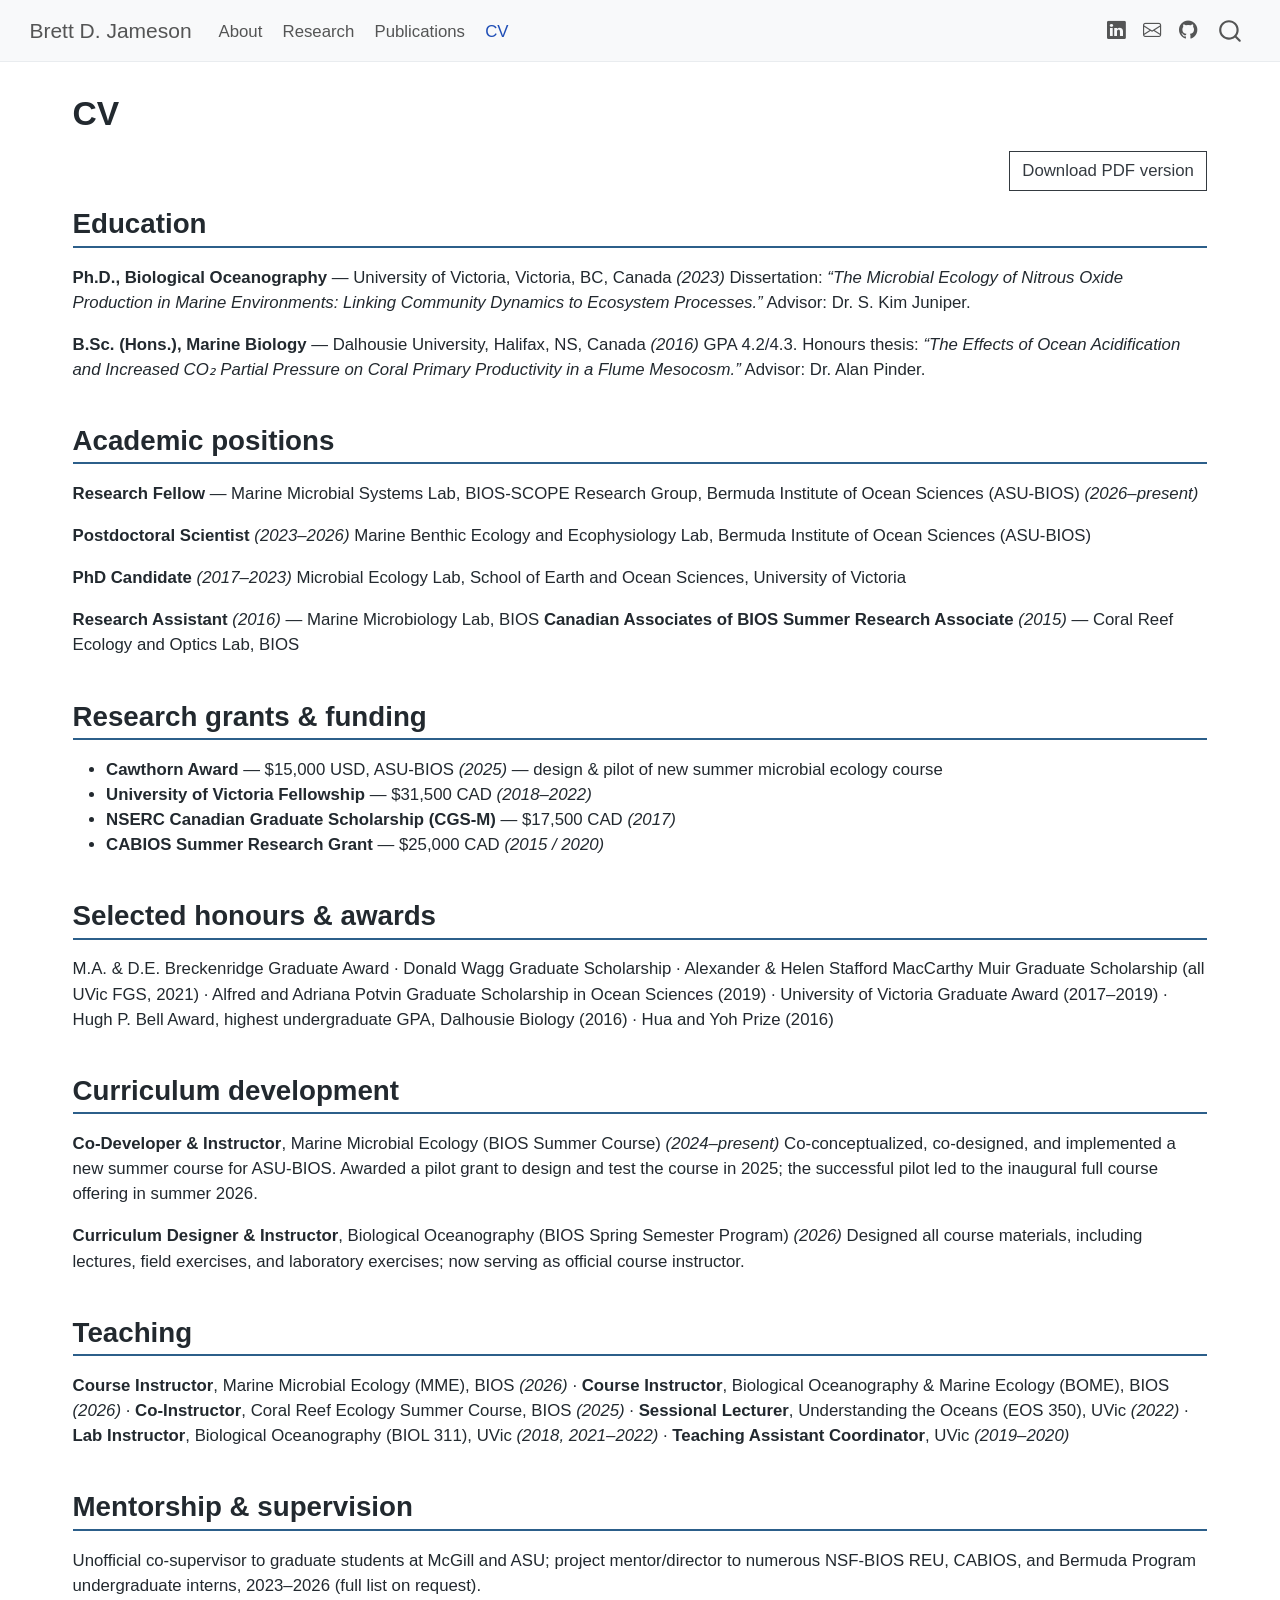
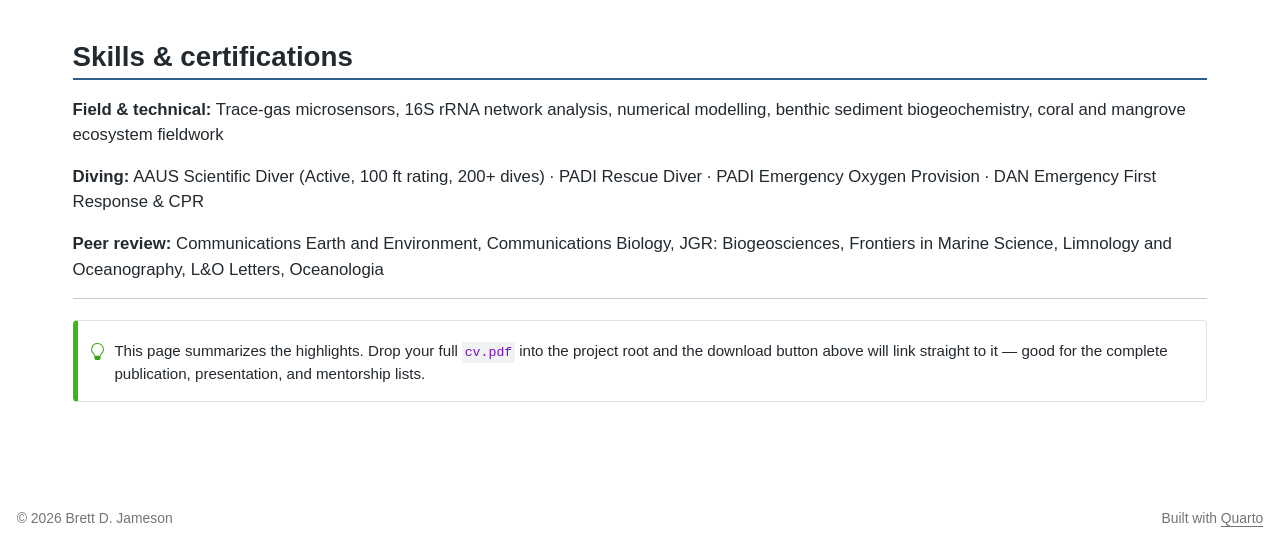
==== cv.html @ 3515a961 "deploy: 37ced6ca93794e2583372207a761da9b4c13609e" ====
<!DOCTYPE html>
<html xmlns="http://www.w3.org/1999/xhtml" lang="en" xml:lang="en"><head>

<meta charset="utf-8">
<meta name="generator" content="quarto-1.9.38">

<meta name="viewport" content="width=device-width, initial-scale=1.0, user-scalable=yes">


<title>CV – Brett D. Jameson</title>
<style>
/* Default styles provided by pandoc.
** See https://pandoc.org/MANUAL.html#variables-for-html for config info.
*/
code{white-space: pre-wrap;}
span.smallcaps{font-variant: small-caps;}
div.columns{display: flex; gap: min(4vw, 1.5em);}
div.column{flex: auto; overflow-x: auto;}
div.hanging-indent{margin-left: 1.5em; text-indent: -1.5em;}
ul.task-list{list-style: none;}
ul.task-list li input[type="checkbox"] {
  width: 0.8em;
  margin: 0 0.8em 0.2em -1em; /* quarto-specific, see https://github.com/quarto-dev/quarto-cli/issues/4556 */ 
  vertical-align: middle;
}
</style>


<script src="site_libs/quarto-nav/quarto-nav.js"></script>
<script src="site_libs/quarto-nav/headroom.min.js"></script>
<script src="site_libs/clipboard/clipboard.min.js"></script>
<script src="site_libs/quarto-search/autocomplete.umd.js"></script>
<script src="site_libs/quarto-search/fuse.min.js"></script>
<script src="site_libs/quarto-search/quarto-search.js"></script>
<meta name="quarto:offset" content="./">
<script src="site_libs/quarto-html/quarto.js" type="module"></script>
<script src="site_libs/quarto-html/tabsets/tabsets.js" type="module"></script>
<script src="site_libs/quarto-html/popper.min.js"></script>
<script src="site_libs/quarto-html/tippy.umd.min.js"></script>
<script src="site_libs/quarto-html/anchor.min.js"></script>
<link href="site_libs/quarto-html/tippy.css" rel="stylesheet">
<link href="site_libs/quarto-html/quarto-syntax-highlighting-15634bcf2e68342d4ad2dfa704d543f6.css" rel="stylesheet" id="quarto-text-highlighting-styles">
<script src="site_libs/bootstrap/bootstrap.min.js"></script>
<link href="site_libs/bootstrap/bootstrap-icons.css" rel="stylesheet">
<link href="site_libs/bootstrap/bootstrap-0b89d31bae1fd7ec8fa259673d37cd08.min.css" rel="stylesheet" append-hash="true" id="quarto-bootstrap" data-mode="light">
<script id="quarto-search-options" type="application/json">{
  "location": "navbar",
  "copy-button": false,
  "collapse-after": 3,
  "panel-placement": "end",
  "type": "overlay",
  "limit": 50,
  "keyboard-shortcut": [
    "f",
    "/",
    "s"
  ],
  "show-item-context": false,
  "language": {
    "search-no-results-text": "No results",
    "search-matching-documents-text": "matching documents",
    "search-copy-link-title": "Copy link to search",
    "search-hide-matches-text": "Hide additional matches",
    "search-more-match-text": "more match in this document",
    "search-more-matches-text": "more matches in this document",
    "search-clear-button-title": "Clear",
    "search-text-placeholder": "",
    "search-detached-cancel-button-title": "Cancel",
    "search-submit-button-title": "Submit",
    "search-label": "Search"
  }
}</script>


<link rel="stylesheet" href="styles.css">
</head>

<body class="nav-fixed quarto-light">

<div id="quarto-search-results"></div>
  <header id="quarto-header" class="headroom fixed-top">
    <nav class="navbar navbar-expand-lg " data-bs-theme="dark">
      <div class="navbar-container container-fluid">
      <div class="navbar-brand-container mx-auto">
    <a class="navbar-brand" href="./index.html">
    <span class="navbar-title">Brett D. Jameson</span>
    </a>
  </div>
            <div id="quarto-search" class="" title="Search"></div>
          <button class="navbar-toggler" type="button" data-bs-toggle="collapse" data-bs-target="#navbarCollapse" aria-controls="navbarCollapse" role="menu" aria-expanded="false" aria-label="Toggle navigation" onclick="if (window.quartoToggleHeadroom) { window.quartoToggleHeadroom(); }">
  <span class="navbar-toggler-icon"></span>
</button>
          <div class="collapse navbar-collapse" id="navbarCollapse">
            <ul class="navbar-nav navbar-nav-scroll me-auto">
  <li class="nav-item">
    <a class="nav-link" href="./index.html"> 
<span class="menu-text">About</span></a>
  </li>  
  <li class="nav-item">
    <a class="nav-link" href="./research.html"> 
<span class="menu-text">Research</span></a>
  </li>  
  <li class="nav-item">
    <a class="nav-link" href="./publications.html"> 
<span class="menu-text">Publications</span></a>
  </li>  
  <li class="nav-item">
    <a class="nav-link active" href="./cv.html" aria-current="page"> 
<span class="menu-text">CV</span></a>
  </li>  
</ul>
            <ul class="navbar-nav navbar-nav-scroll ms-auto">
  <li class="nav-item compact">
    <a class="nav-link" href="https://www.linkedin.com/in/YOUR-LINKEDIN-HANDLE"> <i class="bi bi-linkedin" role="img" aria-label="LinkedIn">
</i> 
<span class="menu-text"></span></a>
  </li>  
  <li class="nav-item compact">
    <a class="nav-link" href="mailto:brett.jameson@bios.asu.edu"> <i class="bi bi-envelope" role="img" aria-label="Email">
</i> 
<span class="menu-text"></span></a>
  </li>  
  <li class="nav-item compact">
    <a class="nav-link" href="https://github.com/YOUR-GITHUB-HANDLE"> <i class="bi bi-github" role="img" aria-label="GitHub">
</i> 
<span class="menu-text"></span></a>
  </li>  
</ul>
          </div> <!-- /navcollapse -->
            <div class="quarto-navbar-tools">
</div>
      </div> <!-- /container-fluid -->
    </nav>
</header>
<!-- content -->
<div id="quarto-content" class="quarto-container page-columns page-rows-contents page-layout-full page-navbar">
<!-- sidebar -->
<!-- margin-sidebar -->
    
<!-- main -->
<main class="content column-page" id="quarto-document-content">

<header id="title-block-header" class="quarto-title-block default">
<div class="quarto-title">
<h1 class="title">CV</h1>
</div>



<div class="quarto-title-meta column-page">

    
  
    
  </div>
  


</header>


<div style="text-align:right; margin-bottom: 1em;">
<p><a href="cv.pdf" class="btn btn-outline-secondary" role="button">Download PDF version</a></p>
</div>
<section id="education" class="level2">
<h2 class="anchored" data-anchor-id="education">Education</h2>
<p><strong>Ph.D., Biological Oceanography</strong> — University of Victoria, Victoria, BC, Canada <em>(2023)</em> Dissertation: <em>“The Microbial Ecology of Nitrous Oxide Production in Marine Environments: Linking Community Dynamics to Ecosystem Processes.”</em> Advisor: Dr.&nbsp;S. Kim Juniper.</p>
<p><strong>B.Sc. (Hons.), Marine Biology</strong> — Dalhousie University, Halifax, NS, Canada <em>(2016)</em> GPA 4.2/4.3. Honours thesis: <em>“The Effects of Ocean Acidification and Increased CO₂ Partial Pressure on Coral Primary Productivity in a Flume Mesocosm.”</em> Advisor: Dr.&nbsp;Alan Pinder.</p>
</section>
<section id="academic-positions" class="level2">
<h2 class="anchored" data-anchor-id="academic-positions">Academic positions</h2>
<p><strong>Research Fellow</strong> — Marine Microbial Systems Lab, BIOS-SCOPE Research Group, Bermuda Institute of Ocean Sciences (ASU-BIOS) <em>(2026–present)</em></p>
<p><strong>Postdoctoral Scientist</strong> <em>(2023–2026)</em> Marine Benthic Ecology and Ecophysiology Lab, Bermuda Institute of Ocean Sciences (ASU-BIOS)</p>
<p><strong>PhD Candidate</strong> <em>(2017–2023)</em> Microbial Ecology Lab, School of Earth and Ocean Sciences, University of Victoria</p>
<p><strong>Research Assistant</strong> <em>(2016)</em> — Marine Microbiology Lab, BIOS <strong>Canadian Associates of BIOS Summer Research Associate</strong> <em>(2015)</em> — Coral Reef Ecology and Optics Lab, BIOS</p>
</section>
<section id="research-grants-funding" class="level2">
<h2 class="anchored" data-anchor-id="research-grants-funding">Research grants &amp; funding</h2>
<ul>
<li><strong>Cawthorn Award</strong> — $15,000 USD, ASU-BIOS <em>(2025)</em> — design &amp; pilot of new summer microbial ecology course</li>
<li><strong>University of Victoria Fellowship</strong> — $31,500 CAD <em>(2018–2022)</em></li>
<li><strong>NSERC Canadian Graduate Scholarship (CGS-M)</strong> — $17,500 CAD <em>(2017)</em></li>
<li><strong>CABIOS Summer Research Grant</strong> — $25,000 CAD <em>(2015 / 2020)</em></li>
</ul>
</section>
<section id="selected-honours-awards" class="level2">
<h2 class="anchored" data-anchor-id="selected-honours-awards">Selected honours &amp; awards</h2>
<p>M.A.&nbsp;&amp; D.E. Breckenridge Graduate Award · Donald Wagg Graduate Scholarship · Alexander &amp; Helen Stafford MacCarthy Muir Graduate Scholarship (all UVic FGS, 2021) · Alfred and Adriana Potvin Graduate Scholarship in Ocean Sciences (2019) · University of Victoria Graduate Award (2017–2019) · Hugh P. Bell Award, highest undergraduate GPA, Dalhousie Biology (2016) · Hua and Yoh Prize (2016)</p>
</section>
<section id="curriculum-development" class="level2">
<h2 class="anchored" data-anchor-id="curriculum-development">Curriculum development</h2>
<p><strong>Co-Developer &amp; Instructor</strong>, Marine Microbial Ecology (BIOS Summer Course) <em>(2024–present)</em> Co-conceptualized, co-designed, and implemented a new summer course for ASU-BIOS. Awarded a pilot grant to design and test the course in 2025; the successful pilot led to the inaugural full course offering in summer 2026.</p>
<p><strong>Curriculum Designer &amp; Instructor</strong>, Biological Oceanography (BIOS Spring Semester Program) <em>(2026)</em> Designed all course materials, including lectures, field exercises, and laboratory exercises; now serving as official course instructor.</p>
</section>
<section id="teaching" class="level2">
<h2 class="anchored" data-anchor-id="teaching">Teaching</h2>
<p><strong>Course Instructor</strong>, Marine Microbial Ecology (MME), BIOS <em>(2026)</em> · <strong>Course Instructor</strong>, Biological Oceanography &amp; Marine Ecology (BOME), BIOS <em>(2026)</em> · <strong>Co-Instructor</strong>, Coral Reef Ecology Summer Course, BIOS <em>(2025)</em> · <strong>Sessional Lecturer</strong>, Understanding the Oceans (EOS 350), UVic <em>(2022)</em> · <strong>Lab Instructor</strong>, Biological Oceanography (BIOL 311), UVic <em>(2018, 2021–2022)</em> · <strong>Teaching Assistant Coordinator</strong>, UVic <em>(2019–2020)</em></p>
</section>
<section id="mentorship-supervision" class="level2">
<h2 class="anchored" data-anchor-id="mentorship-supervision">Mentorship &amp; supervision</h2>
<p>Unofficial co-supervisor to graduate students at McGill and ASU; project mentor/director to numerous NSF-BIOS REU, CABIOS, and Bermuda Program undergraduate interns, 2023–2026 (full list on request).</p>
</section>
<section id="skills-certifications" class="level2">
<h2 class="anchored" data-anchor-id="skills-certifications">Skills &amp; certifications</h2>
<p><strong>Field &amp; technical:</strong> Trace-gas microsensors, 16S rRNA network analysis, numerical modelling, benthic sediment biogeochemistry, coral and mangrove ecosystem fieldwork</p>
<p><strong>Diving:</strong> AAUS Scientific Diver (Active, 100 ft rating, 200+ dives) · PADI Rescue Diver · PADI Emergency Oxygen Provision · DAN Emergency First Response &amp; CPR</p>
<p><strong>Peer review:</strong> Communications Earth and Environment, Communications Biology, JGR: Biogeosciences, Frontiers in Marine Science, Limnology and Oceanography, L&amp;O Letters, Oceanologia</p>
<hr>
<div class="callout callout-style-simple callout-tip">
<div class="callout-body d-flex">
<div class="callout-icon-container">
<i class="callout-icon"></i>
</div>
<div class="callout-body-container">
<p>This page summarizes the highlights. Drop your full <code>cv.pdf</code> into the project root and the download button above will link straight to it — good for the complete publication, presentation, and mentorship lists.</p>
</div>
</div>
</div>


</section>

</main> <!-- /main -->
<script id="quarto-html-after-body" type="application/javascript">
  window.document.addEventListener("DOMContentLoaded", function (event) {
    const icon = "";
    const anchorJS = new window.AnchorJS();
    anchorJS.options = {
      placement: 'right',
      icon: icon
    };
    anchorJS.add('.anchored');
    const isCodeAnnotation = (el) => {
      for (const clz of el.classList) {
        if (clz.startsWith('code-annotation-')) {                     
          return true;
        }
      }
      return false;
    }
    const onCopySuccess = function(e) {
      // button target
      const button = e.trigger;
      // don't keep focus
      button.blur();
      // flash "checked"
      button.classList.add('code-copy-button-checked');
      var currentTitle = button.getAttribute("title");
      button.setAttribute("title", "Copied!");
      let tooltip;
      if (window.bootstrap) {
        button.setAttribute("data-bs-toggle", "tooltip");
        button.setAttribute("data-bs-placement", "left");
        button.setAttribute("data-bs-title", "Copied!");
        tooltip = new bootstrap.Tooltip(button, 
          { trigger: "manual", 
            customClass: "code-copy-button-tooltip",
            offset: [0, -8]});
        tooltip.show();    
      }
      setTimeout(function() {
        if (tooltip) {
          tooltip.hide();
          button.removeAttribute("data-bs-title");
          button.removeAttribute("data-bs-toggle");
          button.removeAttribute("data-bs-placement");
        }
        button.setAttribute("title", currentTitle);
        button.classList.remove('code-copy-button-checked');
      }, 1000);
      // clear code selection
      e.clearSelection();
    }
    const getTextToCopy = function(trigger) {
      const outerScaffold = trigger.parentElement.cloneNode(true);
      const codeEl = outerScaffold.querySelector('code');
      for (const childEl of codeEl.children) {
        if (isCodeAnnotation(childEl)) {
          childEl.remove();
        }
      }
      return codeEl.innerText;
    }
    const clipboard = new window.ClipboardJS('.code-copy-button:not([data-in-quarto-modal])', {
      text: getTextToCopy
    });
    clipboard.on('success', onCopySuccess);
    if (window.document.getElementById('quarto-embedded-source-code-modal')) {
      const clipboardModal = new window.ClipboardJS('.code-copy-button[data-in-quarto-modal]', {
        text: getTextToCopy,
        container: window.document.getElementById('quarto-embedded-source-code-modal')
      });
      clipboardModal.on('success', onCopySuccess);
    }
      var localhostRegex = new RegExp(/^(?:http|https):\/\/localhost\:?[0-9]*\//);
      var mailtoRegex = new RegExp(/^mailto:/);
        var filterRegex = new RegExp('/' + window.location.host + '/');
      var isInternal = (href) => {
          return filterRegex.test(href) || localhostRegex.test(href) || mailtoRegex.test(href);
      }
      // Inspect non-navigation links and adorn them if external
     var links = window.document.querySelectorAll('a[href]:not(.nav-link):not(.navbar-brand):not(.toc-action):not(.sidebar-link):not(.sidebar-item-toggle):not(.pagination-link):not(.no-external):not([aria-hidden]):not(.dropdown-item):not(.quarto-navigation-tool):not(.about-link)');
      for (var i=0; i<links.length; i++) {
        const link = links[i];
        if (!isInternal(link.href)) {
          // undo the damage that might have been done by quarto-nav.js in the case of
          // links that we want to consider external
          if (link.dataset.originalHref !== undefined) {
            link.href = link.dataset.originalHref;
          }
        }
      }
    function tippyHover(el, contentFn, onTriggerFn, onUntriggerFn) {
      const config = {
        allowHTML: true,
        maxWidth: 500,
        delay: 100,
        arrow: false,
        appendTo: function(el) {
            return el.parentElement;
        },
        interactive: true,
        interactiveBorder: 10,
        theme: 'quarto',
        placement: 'bottom-start',
      };
      if (contentFn) {
        config.content = contentFn;
      }
      if (onTriggerFn) {
        config.onTrigger = onTriggerFn;
      }
      if (onUntriggerFn) {
        config.onUntrigger = onUntriggerFn;
      }
      window.tippy(el, config); 
    }
    const noterefs = window.document.querySelectorAll('a[role="doc-noteref"]');
    for (var i=0; i<noterefs.length; i++) {
      const ref = noterefs[i];
      tippyHover(ref, function() {
        // use id or data attribute instead here
        let href = ref.getAttribute('data-footnote-href') || ref.getAttribute('href');
        try { href = new URL(href).hash; } catch {}
        const id = href.replace(/^#\/?/, "");
        const note = window.document.getElementById(id);
        if (note) {
          return note.innerHTML;
        } else {
          return "";
        }
      });
    }
    const xrefs = window.document.querySelectorAll('a.quarto-xref');
    const processXRef = (id, note) => {
      // Strip column container classes
      const stripColumnClz = (el) => {
        el.classList.remove("page-full", "page-columns");
        if (el.children) {
          for (const child of el.children) {
            stripColumnClz(child);
          }
        }
      }
      stripColumnClz(note)
      if (id === null || id.startsWith('sec-')) {
        // Special case sections, only their first couple elements
        const container = document.createElement("div");
        if (note.children && note.children.length > 2) {
          container.appendChild(note.children[0].cloneNode(true));
          for (let i = 1; i < note.children.length; i++) {
            const child = note.children[i];
            if (child.tagName === "P" && child.innerText === "") {
              continue;
            } else {
              container.appendChild(child.cloneNode(true));
              break;
            }
          }
          if (window.Quarto?.typesetMath) {
            window.Quarto.typesetMath(container);
          }
          return container.innerHTML
        } else {
          if (window.Quarto?.typesetMath) {
            window.Quarto.typesetMath(note);
          }
          return note.innerHTML;
        }
      } else {
        // Remove any anchor links if they are present
        const anchorLink = note.querySelector('a.anchorjs-link');
        if (anchorLink) {
          anchorLink.remove();
        }
        if (window.Quarto?.typesetMath) {
          window.Quarto.typesetMath(note);
        }
        if (note.classList.contains("callout")) {
          return note.outerHTML;
        } else {
          return note.innerHTML;
        }
      }
    }
    for (var i=0; i<xrefs.length; i++) {
      const xref = xrefs[i];
      tippyHover(xref, undefined, function(instance) {
        instance.disable();
        let url = xref.getAttribute('href');
        let hash = undefined; 
        if (url.startsWith('#')) {
          hash = url;
        } else {
          try { hash = new URL(url).hash; } catch {}
        }
        if (hash) {
          const id = hash.replace(/^#\/?/, "");
          const note = window.document.getElementById(id);
          if (note !== null) {
            try {
              const html = processXRef(id, note.cloneNode(true));
              instance.setContent(html);
            } finally {
              instance.enable();
              instance.show();
            }
          } else {
            // See if we can fetch this
            fetch(url.split('#')[0])
            .then(res => res.text())
            .then(html => {
              const parser = new DOMParser();
              const htmlDoc = parser.parseFromString(html, "text/html");
              const note = htmlDoc.getElementById(id);
              if (note !== null) {
                const html = processXRef(id, note);
                instance.setContent(html);
              } 
            }).finally(() => {
              instance.enable();
              instance.show();
            });
          }
        } else {
          // See if we can fetch a full url (with no hash to target)
          // This is a special case and we should probably do some content thinning / targeting
          fetch(url)
          .then(res => res.text())
          .then(html => {
            const parser = new DOMParser();
            const htmlDoc = parser.parseFromString(html, "text/html");
            const note = htmlDoc.querySelector('main.content');
            if (note !== null) {
              // This should only happen for chapter cross references
              // (since there is no id in the URL)
              // remove the first header
              if (note.children.length > 0 && note.children[0].tagName === "HEADER") {
                note.children[0].remove();
              }
              const html = processXRef(null, note);
              instance.setContent(html);
            } 
          }).finally(() => {
            instance.enable();
            instance.show();
          });
        }
      }, function(instance) {
      });
    }
        let selectedAnnoteEl;
        const selectorForAnnotation = ( cell, annotation) => {
          let cellAttr = 'data-code-cell="' + cell + '"';
          let lineAttr = 'data-code-annotation="' +  annotation + '"';
          const selector = 'span[' + cellAttr + '][' + lineAttr + ']';
          return selector;
        }
        const selectCodeLines = (annoteEl) => {
          const doc = window.document;
          const targetCell = annoteEl.getAttribute("data-target-cell");
          const targetAnnotation = annoteEl.getAttribute("data-target-annotation");
          const annoteSpan = window.document.querySelector(selectorForAnnotation(targetCell, targetAnnotation));
          const lines = annoteSpan.getAttribute("data-code-lines").split(",");
          const lineIds = lines.map((line) => {
            return targetCell + "-" + line;
          })
          let top = null;
          let height = null;
          let parent = null;
          if (lineIds.length > 0) {
              //compute the position of the single el (top and bottom and make a div)
              const el = window.document.getElementById(lineIds[0]);
              top = el.offsetTop;
              height = el.offsetHeight;
              parent = el.parentElement.parentElement;
            if (lineIds.length > 1) {
              const lastEl = window.document.getElementById(lineIds[lineIds.length - 1]);
              const bottom = lastEl.offsetTop + lastEl.offsetHeight;
              height = bottom - top;
            }
            if (top !== null && height !== null && parent !== null) {
              // cook up a div (if necessary) and position it 
              let div = window.document.getElementById("code-annotation-line-highlight");
              if (div === null) {
                div = window.document.createElement("div");
                div.setAttribute("id", "code-annotation-line-highlight");
                div.style.position = 'absolute';
                parent.appendChild(div);
              }
              div.style.top = top - 2 + "px";
              div.style.height = height + 4 + "px";
              div.style.left = 0;
              let gutterDiv = window.document.getElementById("code-annotation-line-highlight-gutter");
              if (gutterDiv === null) {
                gutterDiv = window.document.createElement("div");
                gutterDiv.setAttribute("id", "code-annotation-line-highlight-gutter");
                gutterDiv.style.position = 'absolute';
                const codeCell = window.document.getElementById(targetCell);
                const gutter = codeCell.querySelector('.code-annotation-gutter');
                gutter.appendChild(gutterDiv);
              }
              gutterDiv.style.top = top - 2 + "px";
              gutterDiv.style.height = height + 4 + "px";
            }
            selectedAnnoteEl = annoteEl;
          }
        };
        const unselectCodeLines = () => {
          const elementsIds = ["code-annotation-line-highlight", "code-annotation-line-highlight-gutter"];
          elementsIds.forEach((elId) => {
            const div = window.document.getElementById(elId);
            if (div) {
              div.remove();
            }
          });
          selectedAnnoteEl = undefined;
        };
          // Handle positioning of the toggle
      window.addEventListener(
        "resize",
        throttle(() => {
          elRect = undefined;
          if (selectedAnnoteEl) {
            selectCodeLines(selectedAnnoteEl);
          }
        }, 10)
      );
      function throttle(fn, ms) {
      let throttle = false;
      let timer;
        return (...args) => {
          if(!throttle) { // first call gets through
              fn.apply(this, args);
              throttle = true;
          } else { // all the others get throttled
              if(timer) clearTimeout(timer); // cancel #2
              timer = setTimeout(() => {
                fn.apply(this, args);
                timer = throttle = false;
              }, ms);
          }
        };
      }
        // Attach click handler to the DT
        const annoteDls = window.document.querySelectorAll('dt[data-target-cell]');
        for (const annoteDlNode of annoteDls) {
          annoteDlNode.addEventListener('click', (event) => {
            const clickedEl = event.target;
            if (clickedEl !== selectedAnnoteEl) {
              unselectCodeLines();
              const activeEl = window.document.querySelector('dt[data-target-cell].code-annotation-active');
              if (activeEl) {
                activeEl.classList.remove('code-annotation-active');
              }
              selectCodeLines(clickedEl);
              clickedEl.classList.add('code-annotation-active');
            } else {
              // Unselect the line
              unselectCodeLines();
              clickedEl.classList.remove('code-annotation-active');
            }
          });
        }
    const findCites = (el) => {
      const parentEl = el.parentElement;
      if (parentEl) {
        const cites = parentEl.dataset.cites;
        if (cites) {
          return {
            el,
            cites: cites.split(' ')
          };
        } else {
          return findCites(el.parentElement)
        }
      } else {
        return undefined;
      }
    };
    var bibliorefs = window.document.querySelectorAll('a[role="doc-biblioref"]');
    for (var i=0; i<bibliorefs.length; i++) {
      const ref = bibliorefs[i];
      const citeInfo = findCites(ref);
      if (citeInfo) {
        tippyHover(citeInfo.el, function() {
          var popup = window.document.createElement('div');
          citeInfo.cites.forEach(function(cite) {
            var citeDiv = window.document.createElement('div');
            citeDiv.classList.add('hanging-indent');
            citeDiv.classList.add('csl-entry');
            var biblioDiv = window.document.getElementById('ref-' + cite);
            if (biblioDiv) {
              citeDiv.innerHTML = biblioDiv.innerHTML;
            }
            popup.appendChild(citeDiv);
          });
          return popup.innerHTML;
        });
      }
    }
  });
  </script>
</div> <!-- /content -->
<footer class="footer">
  <div class="nav-footer">
    <div class="nav-footer-left">
<p>© 2026 Brett D. Jameson</p>
</div>   
    <div class="nav-footer-center">
      &nbsp;
    </div>
    <div class="nav-footer-right">
<p>Built with <a href="https://quarto.org">Quarto</a></p>
</div>
  </div>
</footer>




</body></html>
---- site_libs/quarto-html/tippy.css ----
.tippy-box[data-animation=fade][data-state=hidden]{opacity:0}[data-tippy-root]{max-width:calc(100vw - 10px)}.tippy-box{position:relative;background-color:#333;color:#fff;border-radius:4px;font-size:14px;line-height:1.4;white-space:normal;outline:0;transition-property:transform,visibility,opacity}.tippy-box[data-placement^=top]>.tippy-arrow{bottom:0}.tippy-box[data-placement^=top]>.tippy-arrow:before{bottom:-7px;left:0;border-width:8px 8px 0;border-top-color:initial;transform-origin:center top}.tippy-box[data-placement^=bottom]>.tippy-arrow{top:0}.tippy-box[data-placement^=bottom]>.tippy-arrow:before{top:-7px;left:0;border-width:0 8px 8px;border-bottom-color:initial;transform-origin:center bottom}.tippy-box[data-placement^=left]>.tippy-arrow{right:0}.tippy-box[data-placement^=left]>.tippy-arrow:before{border-width:8px 0 8px 8px;border-left-color:initial;right:-7px;transform-origin:center left}.tippy-box[data-placement^=right]>.tippy-arrow{left:0}.tippy-box[data-placement^=right]>.tippy-arrow:before{left:-7px;border-width:8px 8px 8px 0;border-right-color:initial;transform-origin:center right}.tippy-box[data-inertia][data-state=visible]{transition-timing-function:cubic-bezier(.54,1.5,.38,1.11)}.tippy-arrow{width:16px;height:16px;color:#333}.tippy-arrow:before{content:"";position:absolute;border-color:transparent;border-style:solid}.tippy-content{position:relative;padding:5px 9px;z-index:1}
---- site_libs/quarto-html/quarto-syntax-highlighting-15634bcf2e68342d4ad2dfa704d543f6.css ----
/* quarto syntax highlight colors */
:root {
  --quarto-hl-ot-color: #003B4F;
  --quarto-hl-at-color: #657422;
  --quarto-hl-ss-color: #20794D;
  --quarto-hl-an-color: #5E5E5E;
  --quarto-hl-fu-color: #4758AB;
  --quarto-hl-st-color: #20794D;
  --quarto-hl-cf-color: #003B4F;
  --quarto-hl-op-color: #5E5E5E;
  --quarto-hl-er-color: #AD0000;
  --quarto-hl-bn-color: #AD0000;
  --quarto-hl-al-color: #AD0000;
  --quarto-hl-va-color: #111111;
  --quarto-hl-bu-color: inherit;
  --quarto-hl-ex-color: inherit;
  --quarto-hl-pp-color: #AD0000;
  --quarto-hl-in-color: #5E5E5E;
  --quarto-hl-vs-color: #20794D;
  --quarto-hl-wa-color: #5E5E5E;
  --quarto-hl-do-color: #5E5E5E;
  --quarto-hl-im-color: #00769E;
  --quarto-hl-ch-color: #20794D;
  --quarto-hl-dt-color: #AD0000;
  --quarto-hl-fl-color: #AD0000;
  --quarto-hl-co-color: #5E5E5E;
  --quarto-hl-cv-color: #5E5E5E;
  --quarto-hl-cn-color: #8f5902;
  --quarto-hl-sc-color: #5E5E5E;
  --quarto-hl-dv-color: #AD0000;
  --quarto-hl-kw-color: #003B4F;
}

/* other quarto variables */
:root {
  --quarto-font-monospace: SFMono-Regular, Menlo, Monaco, Consolas, "Liberation Mono", "Courier New", monospace;
}

/* syntax highlight based on Pandoc's rules */
pre > code.sourceCode > span {
  color: #003B4F;
}

code.sourceCode > span {
  color: #003B4F;
}

div.sourceCode,
div.sourceCode pre.sourceCode {
  color: #003B4F;
}

/* Normal */
code span {
  color: #003B4F;
}

/* Alert */
code span.al {
  color: #AD0000;
  font-style: inherit;
}

/* Annotation */
code span.an {
  color: #5E5E5E;
  font-style: inherit;
}

/* Attribute */
code span.at {
  color: #657422;
  font-style: inherit;
}

/* BaseN */
code span.bn {
  color: #AD0000;
  font-style: inherit;
}

/* BuiltIn */
code span.bu {
  font-style: inherit;
}

/* ControlFlow */
code span.cf {
  color: #003B4F;
  font-weight: bold;
  font-style: inherit;
}

/* Char */
code span.ch {
  color: #20794D;
  font-style: inherit;
}

/* Constant */
code span.cn {
  color: #8f5902;
  font-style: inherit;
}

/* Comment */
code span.co {
  color: #5E5E5E;
  font-style: inherit;
}

/* CommentVar */
code span.cv {
  color: #5E5E5E;
  font-style: italic;
}

/* Documentation */
code span.do {
  color: #5E5E5E;
  font-style: italic;
}

/* DataType */
code span.dt {
  color: #AD0000;
  font-style: inherit;
}

/* DecVal */
code span.dv {
  color: #AD0000;
  font-style: inherit;
}

/* Error */
code span.er {
  color: #AD0000;
  font-style: inherit;
}

/* Extension */
code span.ex {
  font-style: inherit;
}

/* Float */
code span.fl {
  color: #AD0000;
  font-style: inherit;
}

/* Function */
code span.fu {
  color: #4758AB;
  font-style: inherit;
}

/* Import */
code span.im {
  color: #00769E;
  font-style: inherit;
}

/* Information */
code span.in {
  color: #5E5E5E;
  font-style: inherit;
}

/* Keyword */
code span.kw {
  color: #003B4F;
  font-weight: bold;
  font-style: inherit;
}

/* Operator */
code span.op {
  color: #5E5E5E;
  font-style: inherit;
}

/* Other */
code span.ot {
  color: #003B4F;
  font-style: inherit;
}

/* Preprocessor */
code span.pp {
  color: #AD0000;
  font-style: inherit;
}

/* SpecialChar */
code span.sc {
  color: #5E5E5E;
  font-style: inherit;
}

/* SpecialString */
code span.ss {
  color: #20794D;
  font-style: inherit;
}

/* String */
code span.st {
  color: #20794D;
  font-style: inherit;
}

/* Variable */
code span.va {
  color: #111111;
  font-style: inherit;
}

/* VerbatimString */
code span.vs {
  color: #20794D;
  font-style: inherit;
}

/* Warning */
code span.wa {
  color: #5E5E5E;
  font-style: italic;
}

.prevent-inlining {
  content: "</";
}

/*# sourceMappingURL=f23921c56f73e400b49028c9186a1aa0.css.map */
---- styles.css ----
/* ---- Personal site theme ---- */

body {
  font-family: -apple-system, "Segoe UI", Helvetica, Arial, sans-serif;
  color: #22292f;
}

.hero {
  max-width: 700px;
  margin: 2rem auto 3rem auto;
}

.hero h1 {
  font-size: 2.4rem;
  margin-bottom: 0.2rem;
}

.navbar {
  border-bottom: 1px solid #e9ecef;
}

h2 {
  border-bottom: 2px solid #2c5f8a;
  padding-bottom: 0.3rem;
  margin-top: 2.5rem;
}

.btn-primary {
  background-color: #2c5f8a;
  border-color: #2c5f8a;
}

.btn-primary:hover {
  background-color: #234c70;
  border-color: #234c70;
}

.g-col-4 {
  padding: 1rem;
}
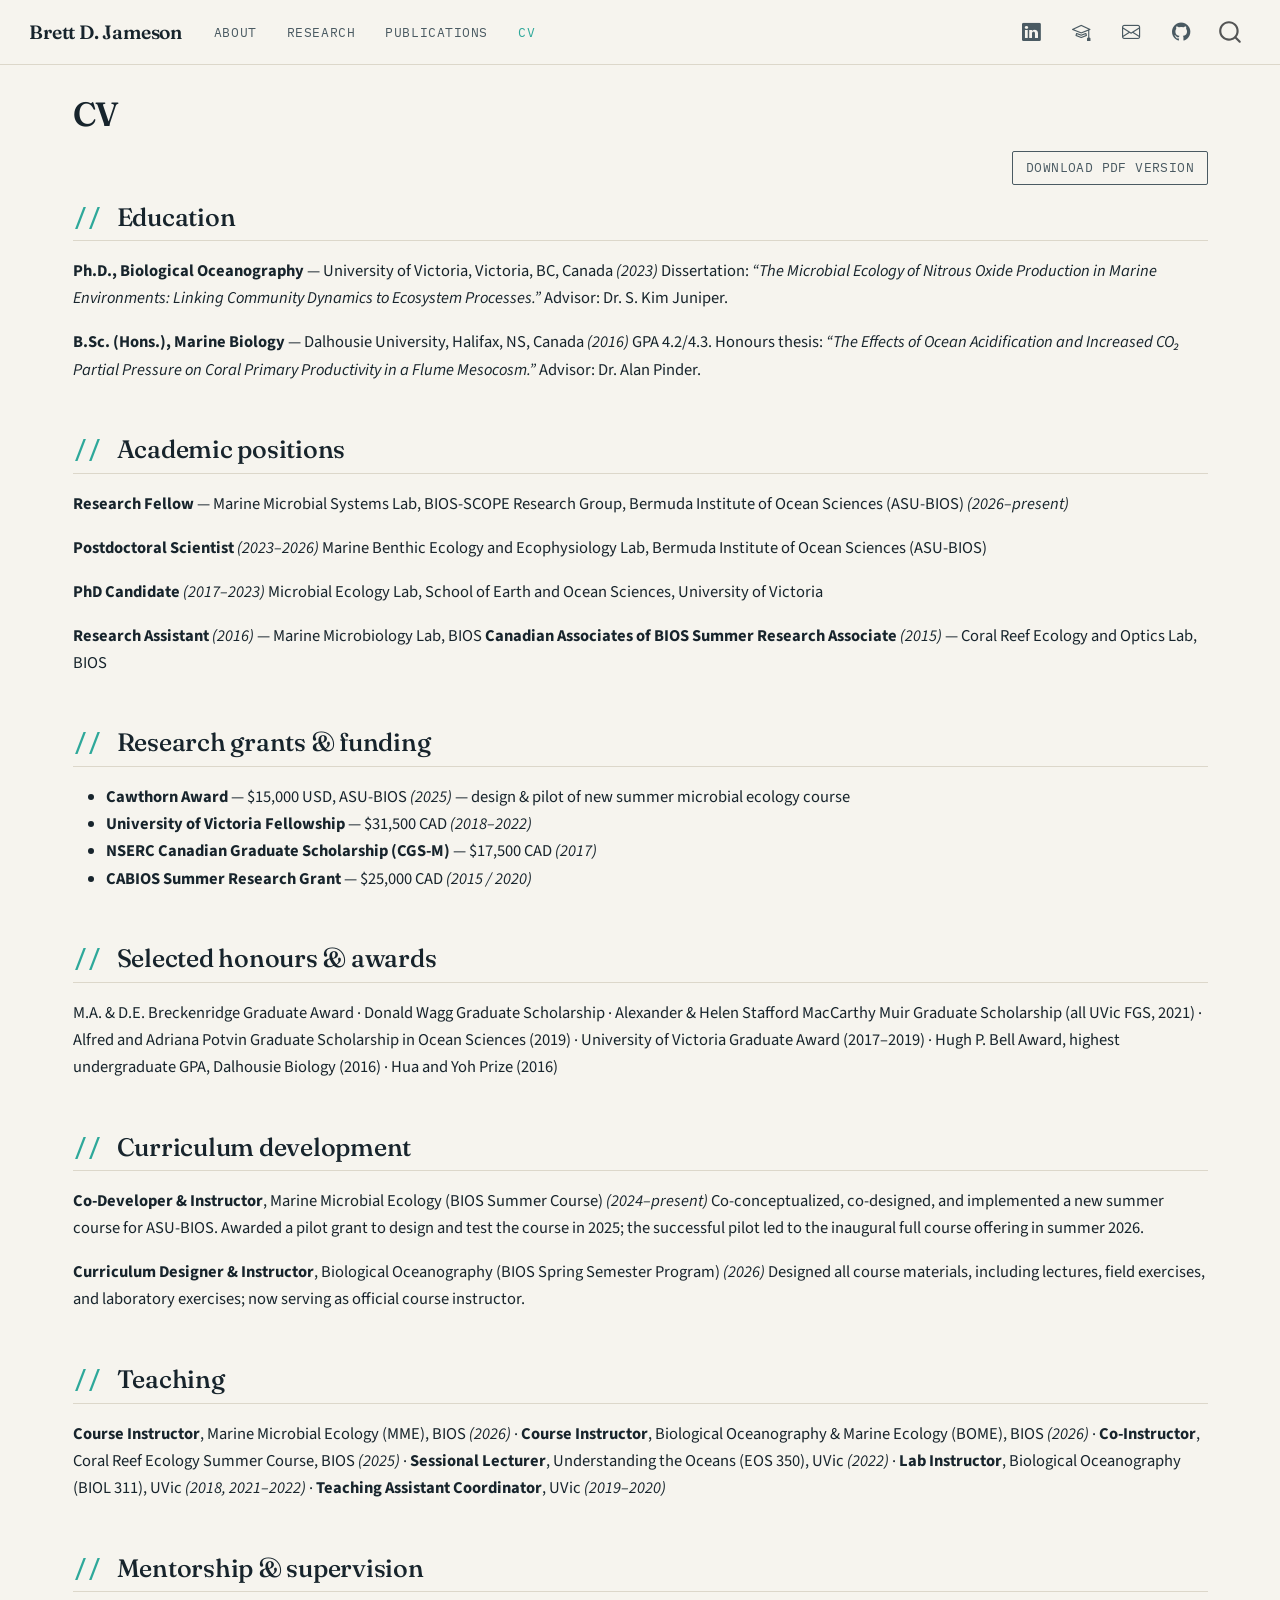
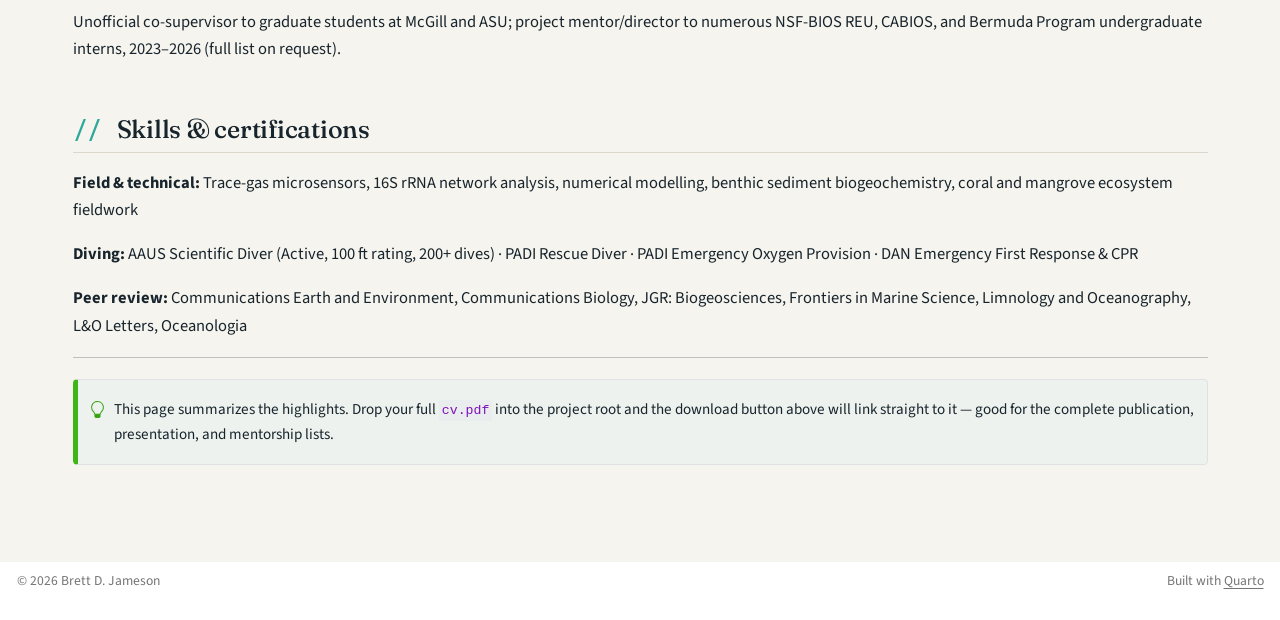
==== commit 4656d07d: "deploy: 57acf0f8f8bbab56d774a57e134c9b73eb598760" ====
--- a/cv.html
+++ b/cv.html
@@ -42,7 +42,7 @@
 <link href="site_libs/quarto-html/quarto-syntax-highlighting-15634bcf2e68342d4ad2dfa704d543f6.css" rel="stylesheet" id="quarto-text-highlighting-styles">
 <script src="site_libs/bootstrap/bootstrap.min.js"></script>
 <link href="site_libs/bootstrap/bootstrap-icons.css" rel="stylesheet">
-<link href="site_libs/bootstrap/bootstrap-0b89d31bae1fd7ec8fa259673d37cd08.min.css" rel="stylesheet" append-hash="true" id="quarto-bootstrap" data-mode="light">
+<link href="site_libs/bootstrap/bootstrap-93a2618d48607402eccb9da96a99722b.min.css" rel="stylesheet" append-hash="true" id="quarto-bootstrap" data-mode="light">
 <script id="quarto-search-options" type="application/json">{
   "location": "navbar",
   "copy-button": false,
@@ -111,7 +111,12 @@
 </ul>
             <ul class="navbar-nav navbar-nav-scroll ms-auto">
   <li class="nav-item compact">
-    <a class="nav-link" href="https://www.linkedin.com/in/YOUR-LINKEDIN-HANDLE"> <i class="bi bi-linkedin" role="img" aria-label="LinkedIn">
+    <a class="nav-link" href="https://www.linkedin.com/in/brett-jameson-phd-60123813a/"> <i class="bi bi-linkedin" role="img" aria-label="LinkedIn">
+</i> 
+<span class="menu-text"></span></a>
+  </li>  
+  <li class="nav-item compact">
+    <a class="nav-link" href="https://scholar.google.com/citations?user=F9emOLIAAAAJ&amp;hl=en"> <i class="bi bi-mortarboard" role="img" aria-label="Google Scholar">
 </i> 
 <span class="menu-text"></span></a>
   </li>  
@@ -121,7 +126,7 @@
 <span class="menu-text"></span></a>
   </li>  
   <li class="nav-item compact">
-    <a class="nav-link" href="https://github.com/YOUR-GITHUB-HANDLE"> <i class="bi bi-github" role="img" aria-label="GitHub">
+    <a class="nav-link" href="https://github.com/bdjameson"> <i class="bi bi-github" role="img" aria-label="GitHub">
 </i> 
 <span class="menu-text"></span></a>
   </li>  
--- a/styles.css
+++ b/styles.css
@@ -1,40 +1,207 @@
-/* ---- Personal site theme ---- */
+/* Water column theme for Brett Jameson site */
+@import url('https://fonts.googleapis.com/css2?family=Fraunces:opsz,wght@9..144,400;9..144,500;9..144,600&family=Source+Sans+3:wght@400;500;600&family=IBM+Plex+Mono:wght@500&display=swap');
+
+:root {
+  --surface:      #f6f4ee;
+  --ink:          #17242c;
+  --ink-soft:     #4a5a62;
+  --abyss:        #0b1d29;
+  --abyss-mid:    #0f3550;
+  --surface-glow: #2ea89a;
+  --accent-warm:  #c1652f;
+  --rule:         #dcd7ca;
+}
+
+* { box-sizing: border-box; }
 
 body {
-  font-family: -apple-system, "Segoe UI", Helvetica, Arial, sans-serif;
-  color: #22292f;
+  font-family: 'Source Sans 3', -apple-system, "Segoe UI", sans-serif;
+  color: var(--ink);
+  background-color: var(--surface);
+  font-size: 16.5px;
+  line-height: 1.65;
+}
+
+h1, h2, h3, .navbar-title {
+  font-family: 'Fraunces', Georgia, serif;
+  letter-spacing: -0.01em;
+}
+
+.navbar {
+  background-color: var(--surface) !important;
+  border-bottom: 1px solid var(--rule);
+}
+
+.navbar-title {
+  font-weight: 600;
+  color: var(--ink) !important;
+  font-size: 1.15rem;
+}
+
+.navbar-nav .nav-link {
+  font-family: 'IBM Plex Mono', monospace;
+  font-size: 0.8rem;
+  letter-spacing: 0.04em;
+  text-transform: uppercase;
+  color: var(--ink-soft) !important;
+  padding: 0.5rem 0.9rem !important;
+}
+
+.navbar-nav .nav-link:hover,
+.navbar-nav .nav-link.active {
+  color: var(--surface-glow) !important;
 }
 
 .hero {
-  max-width: 700px;
-  margin: 2rem auto 3rem auto;
+  max-width: 100%;
+  margin: -1.5rem calc(-50vw + 50%) 3rem calc(-50vw + 50%);
+  padding: 5rem 1.5rem 4.5rem 1.5rem;
+  background: linear-gradient(180deg, var(--surface-glow) -40%, var(--abyss-mid) 55%, var(--abyss) 120%);
+  color: #eef6f4;
+  position: relative;
+  overflow: hidden;
+}
+
+.hero::before {
+  content: "0m";
+  position: absolute;
+  top: 2rem;
+  right: 2.5rem;
+  font-family: 'IBM Plex Mono', monospace;
+  font-size: 0.7rem;
+  color: rgba(238, 246, 244, 0.45);
+  letter-spacing: 0.05em;
+}
+
+.hero::after {
+  content: "2000m";
+  position: absolute;
+  bottom: 2rem;
+  right: 2.2rem;
+  font-family: 'IBM Plex Mono', monospace;
+  font-size: 0.7rem;
+  color: rgba(238, 246, 244, 0.35);
+  letter-spacing: 0.05em;
+}
+
+.hero > * {
+  max-width: 680px;
+  margin-left: auto;
+  margin-right: auto;
+}
+
+.hero p:first-of-type {
+  font-family: 'IBM Plex Mono', monospace;
+  font-size: 0.78rem;
+  letter-spacing: 0.08em;
+  text-transform: uppercase;
+  color: var(--surface-glow);
+  margin-bottom: 0.75rem;
 }
 
 .hero h1 {
-  font-size: 2.4rem;
-  margin-bottom: 0.2rem;
-}
-
-.navbar {
-  border-bottom: 1px solid #e9ecef;
+  font-size: 2.6rem;
+  font-weight: 500;
+  color: #ffffff;
+  margin-bottom: 0.3rem;
+  line-height: 1.15;
+}
+
+.hero p { color: #d8e6e3; }
+.hero p strong { color: #ffffff; font-weight: 500; }
+
+.btn-primary {
+  background-color: var(--surface-glow);
+  border-color: var(--surface-glow);
+  font-family: 'IBM Plex Mono', monospace;
+  font-size: 0.8rem;
+  letter-spacing: 0.03em;
+  text-transform: uppercase;
+  padding: 0.55rem 1.3rem;
+  border-radius: 2px;
+}
+
+.btn-primary:hover {
+  background-color: #23897d;
+  border-color: #23897d;
+}
+
+.btn-outline-secondary {
+  font-family: 'IBM Plex Mono', monospace;
+  font-size: 0.78rem;
+  letter-spacing: 0.03em;
+  text-transform: uppercase;
+  border-radius: 2px;
+  border-color: var(--ink-soft);
+  color: var(--ink-soft);
 }
 
 h2 {
-  border-bottom: 2px solid #2c5f8a;
-  padding-bottom: 0.3rem;
-  margin-top: 2.5rem;
-}
-
-.btn-primary {
-  background-color: #2c5f8a;
-  border-color: #2c5f8a;
-}
-
-.btn-primary:hover {
-  background-color: #234c70;
-  border-color: #234c70;
-}
+  font-size: 1.5rem;
+  font-weight: 500;
+  margin-top: 3rem;
+  margin-bottom: 1rem;
+  padding-bottom: 0.5rem;
+  border-bottom: 1px solid var(--rule);
+  position: relative;
+}
+
+h2::before {
+  content: "// ";
+  font-family: 'IBM Plex Mono', monospace;
+  color: var(--surface-glow);
+  font-weight: 500;
+}
+
+.grid { gap: 1rem; }
 
 .g-col-4 {
-  padding: 1rem;
-}
+  padding: 1.4rem 1.3rem;
+  background: #ffffff;
+  border: 1px solid var(--rule);
+  border-top: 3px solid var(--surface-glow);
+  border-radius: 3px;
+}
+
+.g-col-4:nth-child(2) { border-top-color: var(--accent-warm); }
+.g-col-4:nth-child(3) { border-top-color: var(--abyss-mid); }
+
+.g-col-4 h3 {
+  font-size: 1.05rem;
+  margin-top: 0;
+  margin-bottom: 0.5rem;
+}
+
+.g-col-4 p {
+  color: var(--ink-soft);
+  font-size: 0.95rem;
+  margin-bottom: 0;
+}
+
+a { color: var(--abyss-mid); }
+a:hover { color: var(--surface-glow); }
+
+strong { color: var(--ink); }
+
+.callout {
+  border-left: 3px solid var(--surface-glow);
+  background: #eef2ee;
+}
+
+.page-footer {
+  font-family: 'IBM Plex Mono', monospace;
+  font-size: 0.75rem;
+  letter-spacing: 0.02em;
+  color: var(--ink-soft);
+  border-top: 1px solid var(--rule);
+  margin-top: 4rem;
+}
+
+@media (max-width: 700px) {
+  .hero h1 { font-size: 2rem; }
+  .hero { padding: 3.5rem 1.25rem 3rem 1.25rem; }
+}
+
+@media (prefers-reduced-motion: reduce) {
+  * { scroll-behavior: auto !important; }
+}
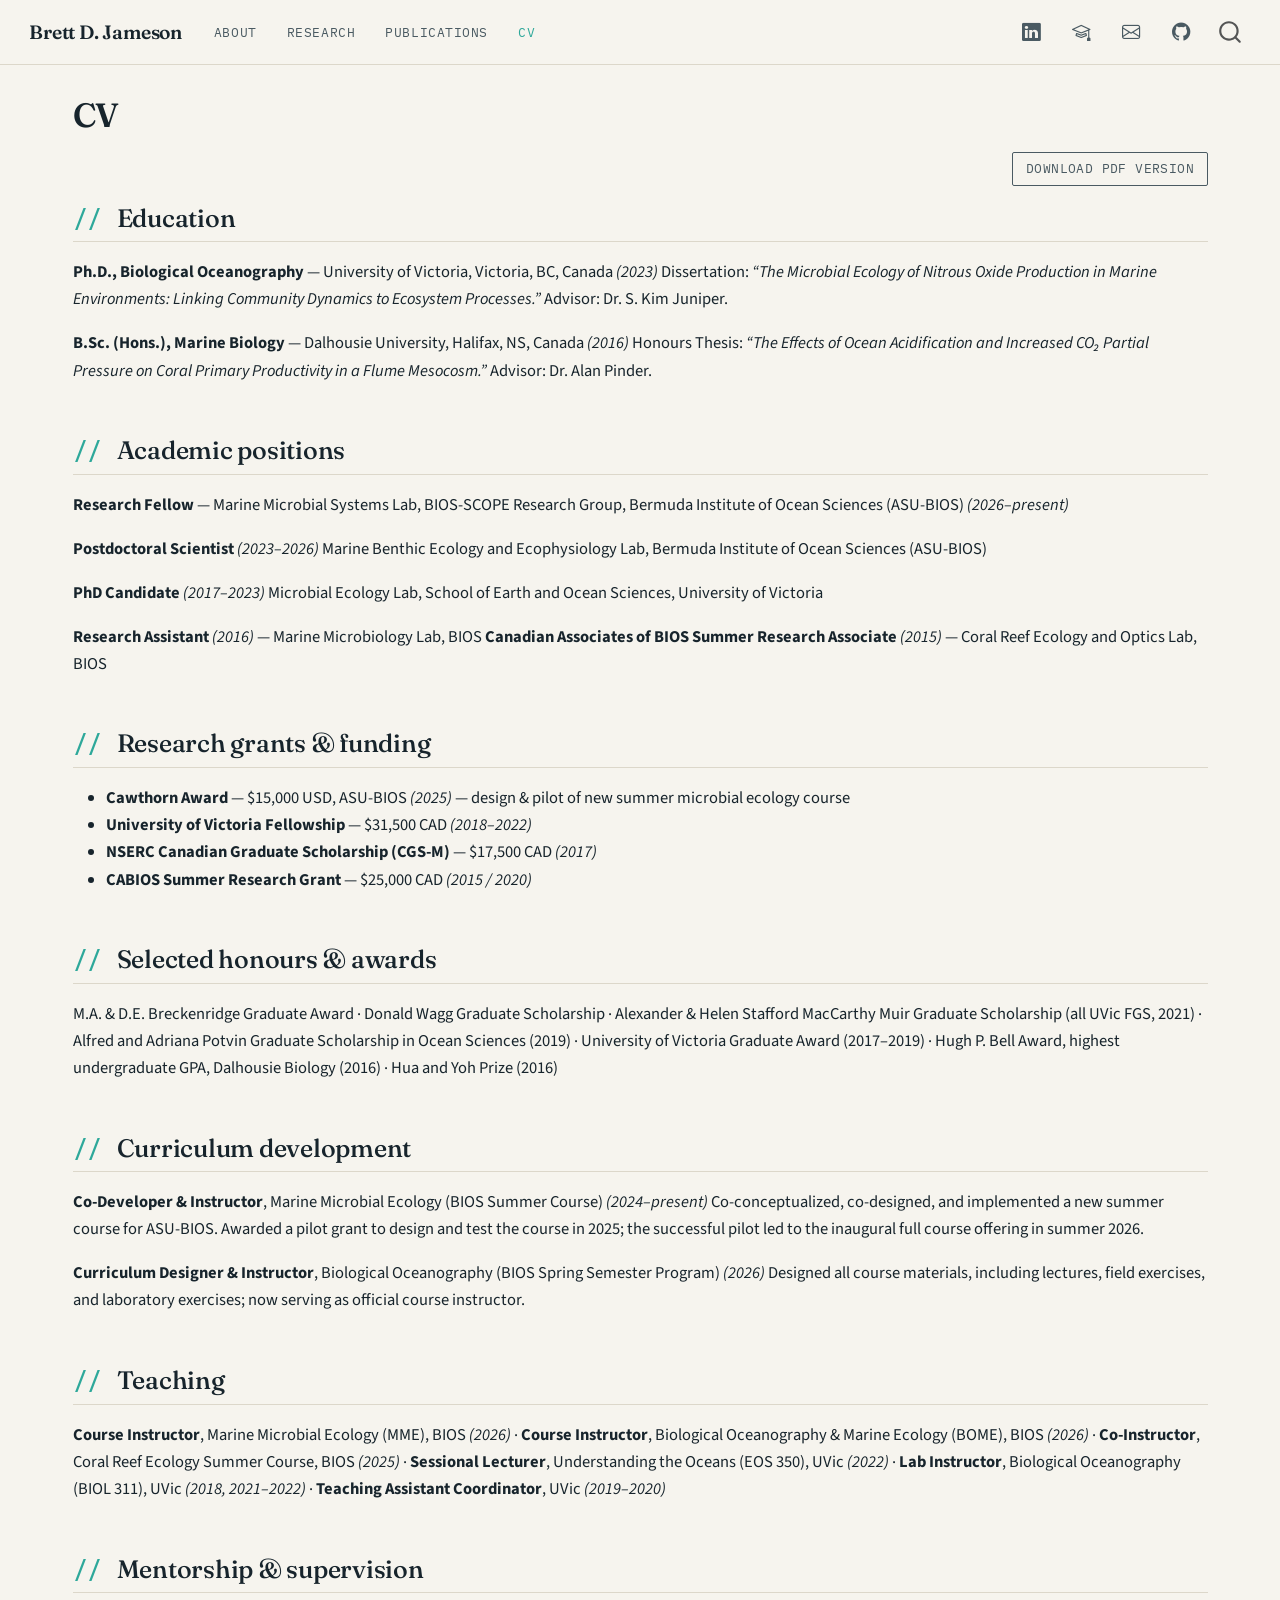
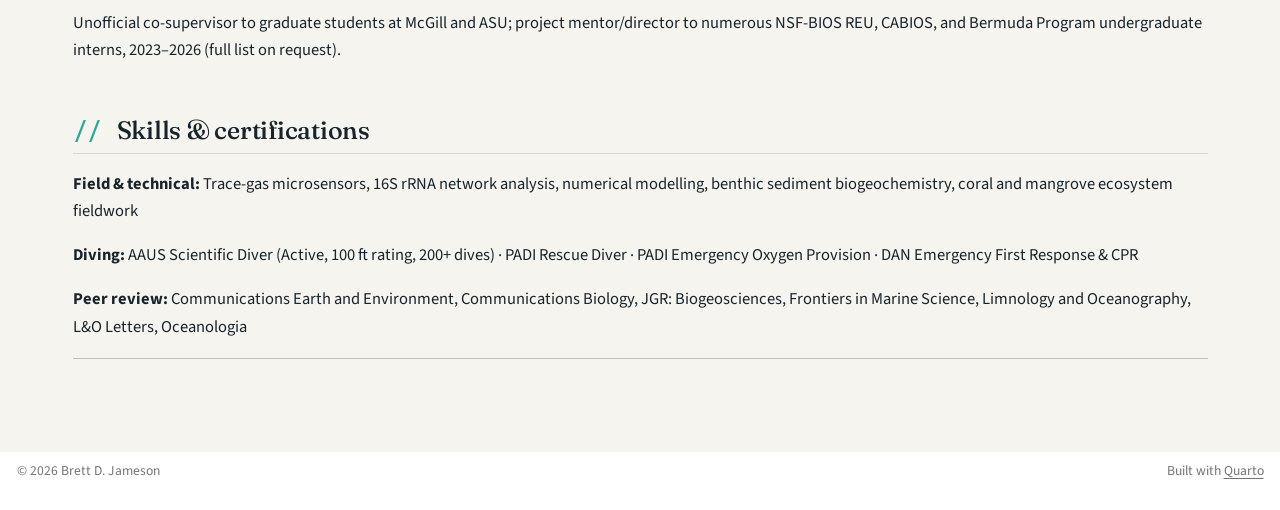
==== commit b86e2a37: "deploy: 98982f9f7343d32575c89e8373d12c4a7e57a24f" ====
--- a/cv.html
+++ b/cv.html
@@ -2,7 +2,7 @@
 <html xmlns="http://www.w3.org/1999/xhtml" lang="en" xml:lang="en"><head>
 
 <meta charset="utf-8">
-<meta name="generator" content="quarto-1.9.38">
+<meta name="generator" content="quarto-1.10.18">
 
 <meta name="viewport" content="width=device-width, initial-scale=1.0, user-scalable=yes">
 
@@ -12,10 +12,13 @@
 /* Default styles provided by pandoc.
 ** See https://pandoc.org/MANUAL.html#variables-for-html for config info.
 */
-code{white-space: pre-wrap;}
 span.smallcaps{font-variant: small-caps;}
-div.columns{display: flex; gap: min(4vw, 1.5em);}
-div.column{flex: auto; overflow-x: auto;}
+div.columns{display: flex; gap: 1.5em;}
+div.column{flex: auto;}
+@media screen {
+div.columns{gap: min(4vw, 1.5em);}
+div.column{overflow-x: auto;}
+}
 div.hanging-indent{margin-left: 1.5em; text-indent: -1.5em;}
 ul.task-list{list-style: none;}
 ul.task-list li input[type="checkbox"] {
@@ -39,10 +42,10 @@
 <script src="site_libs/quarto-html/tippy.umd.min.js"></script>
 <script src="site_libs/quarto-html/anchor.min.js"></script>
 <link href="site_libs/quarto-html/tippy.css" rel="stylesheet">
-<link href="site_libs/quarto-html/quarto-syntax-highlighting-15634bcf2e68342d4ad2dfa704d543f6.css" rel="stylesheet" id="quarto-text-highlighting-styles">
+<link href="site_libs/quarto-html/quarto-syntax-highlighting-64a204ab8560d761af7679ceaba22944.css" rel="stylesheet" id="quarto-text-highlighting-styles">
 <script src="site_libs/bootstrap/bootstrap.min.js"></script>
 <link href="site_libs/bootstrap/bootstrap-icons.css" rel="stylesheet">
-<link href="site_libs/bootstrap/bootstrap-93a2618d48607402eccb9da96a99722b.min.css" rel="stylesheet" append-hash="true" id="quarto-bootstrap" data-mode="light">
+<link href="site_libs/bootstrap/bootstrap-6ebe3ff65dfa94c96193205f8a1ad1b6.min.css" rel="stylesheet" append-hash="true" id="quarto-bootstrap" data-mode="light">
 <script id="quarto-search-options" type="application/json">{
   "location": "navbar",
   "copy-button": false,
@@ -170,7 +173,7 @@
 <section id="education" class="level2">
 <h2 class="anchored" data-anchor-id="education">Education</h2>
 <p><strong>Ph.D., Biological Oceanography</strong> — University of Victoria, Victoria, BC, Canada <em>(2023)</em> Dissertation: <em>“The Microbial Ecology of Nitrous Oxide Production in Marine Environments: Linking Community Dynamics to Ecosystem Processes.”</em> Advisor: Dr.&nbsp;S. Kim Juniper.</p>
-<p><strong>B.Sc. (Hons.), Marine Biology</strong> — Dalhousie University, Halifax, NS, Canada <em>(2016)</em> GPA 4.2/4.3. Honours thesis: <em>“The Effects of Ocean Acidification and Increased CO₂ Partial Pressure on Coral Primary Productivity in a Flume Mesocosm.”</em> Advisor: Dr.&nbsp;Alan Pinder.</p>
+<p><strong>B.Sc. (Hons.), Marine Biology</strong> — Dalhousie University, Halifax, NS, Canada <em>(2016)</em> Honours Thesis: <em>“The Effects of Ocean Acidification and Increased CO₂ Partial Pressure on Coral Primary Productivity in a Flume Mesocosm.”</em> Advisor: Dr.&nbsp;Alan Pinder.</p>
 </section>
 <section id="academic-positions" class="level2">
 <h2 class="anchored" data-anchor-id="academic-positions">Academic positions</h2>
@@ -211,16 +214,6 @@
 <p><strong>Diving:</strong> AAUS Scientific Diver (Active, 100 ft rating, 200+ dives) · PADI Rescue Diver · PADI Emergency Oxygen Provision · DAN Emergency First Response &amp; CPR</p>
 <p><strong>Peer review:</strong> Communications Earth and Environment, Communications Biology, JGR: Biogeosciences, Frontiers in Marine Science, Limnology and Oceanography, L&amp;O Letters, Oceanologia</p>
 <hr>
-<div class="callout callout-style-simple callout-tip">
-<div class="callout-body d-flex">
-<div class="callout-icon-container">
-<i class="callout-icon"></i>
-</div>
-<div class="callout-body-container">
-<p>This page summarizes the highlights. Drop your full <code>cv.pdf</code> into the project root and the download button above will link straight to it — good for the complete publication, presentation, and mentorship lists.</p>
-</div>
-</div>
-</div>
 
 
 </section>
--- a/site_libs/quarto-html/quarto-syntax-highlighting-64a204ab8560d761af7679ceaba22944.css
+++ b/site_libs/quarto-html/quarto-syntax-highlighting-64a204ab8560d761af7679ceaba22944.css
@@ -0,0 +1,236 @@
+/* quarto syntax highlight colors */
+:root {
+  --quarto-hl-ot-color: #003B4F;
+  --quarto-hl-at-color: #657422;
+  --quarto-hl-ss-color: #20794D;
+  --quarto-hl-an-color: #5E5E5E;
+  --quarto-hl-fu-color: #4758AB;
+  --quarto-hl-st-color: #20794D;
+  --quarto-hl-cf-color: #003B4F;
+  --quarto-hl-op-color: #5E5E5E;
+  --quarto-hl-er-color: #AD0000;
+  --quarto-hl-bn-color: #AD0000;
+  --quarto-hl-al-color: #AD0000;
+  --quarto-hl-va-color: #111111;
+  --quarto-hl-bu-color: inherit;
+  --quarto-hl-ex-color: inherit;
+  --quarto-hl-pp-color: #AD0000;
+  --quarto-hl-in-color: #5E5E5E;
+  --quarto-hl-vs-color: #20794D;
+  --quarto-hl-wa-color: #5E5E5E;
+  --quarto-hl-do-color: #5E5E5E;
+  --quarto-hl-im-color: #00769E;
+  --quarto-hl-ch-color: #20794D;
+  --quarto-hl-dt-color: #AD0000;
+  --quarto-hl-fl-color: #AD0000;
+  --quarto-hl-co-color: #5E5E5E;
+  --quarto-hl-cv-color: #5E5E5E;
+  --quarto-hl-cn-color: #8f5902;
+  --quarto-hl-sc-color: #5E5E5E;
+  --quarto-hl-dv-color: #AD0000;
+  --quarto-hl-kw-color: #003B4F;
+}
+
+/* other quarto variables */
+:root {
+  --quarto-font-monospace: SFMono-Regular, Menlo, Monaco, Consolas, "Liberation Mono", "Courier New", monospace;
+}
+
+/* syntax highlight based on Pandoc's rules */
+pre > code.sourceCode > span {
+  color: #003B4F;
+}
+
+code.sourceCode > span {
+  color: #003B4F;
+}
+
+div.sourceCode,
+div.sourceCode pre.sourceCode {
+  color: #003B4F;
+}
+
+/* Normal */
+code span {
+  color: #003B4F;
+}
+
+/* Alert */
+code span.al {
+  color: #AD0000;
+  font-style: inherit;
+}
+
+/* Annotation */
+code span.an {
+  color: #5E5E5E;
+  font-style: inherit;
+}
+
+/* Attribute */
+code span.at {
+  color: #657422;
+  font-style: inherit;
+}
+
+/* BaseN */
+code span.bn {
+  color: #AD0000;
+  font-style: inherit;
+}
+
+/* BuiltIn */
+code span.bu {
+  font-style: inherit;
+}
+
+/* ControlFlow */
+code span.cf {
+  color: #003B4F;
+  font-weight: bold;
+  font-style: inherit;
+}
+
+/* Char */
+code span.ch {
+  color: #20794D;
+  font-style: inherit;
+}
+
+/* Constant */
+code span.cn {
+  color: #8f5902;
+  font-style: inherit;
+}
+
+/* Comment */
+code span.co {
+  color: #5E5E5E;
+  font-style: inherit;
+}
+
+/* CommentVar */
+code span.cv {
+  color: #5E5E5E;
+  font-style: italic;
+}
+
+/* Documentation */
+code span.do {
+  color: #5E5E5E;
+  font-style: italic;
+}
+
+/* DataType */
+code span.dt {
+  color: #AD0000;
+  font-style: inherit;
+}
+
+/* DecVal */
+code span.dv {
+  color: #AD0000;
+  font-style: inherit;
+}
+
+/* Error */
+code span.er {
+  color: #AD0000;
+  font-style: inherit;
+}
+
+/* Extension */
+code span.ex {
+  font-style: inherit;
+}
+
+/* Float */
+code span.fl {
+  color: #AD0000;
+  font-style: inherit;
+}
+
+/* Function */
+code span.fu {
+  color: #4758AB;
+  font-style: inherit;
+}
+
+/* Import */
+code span.im {
+  color: #00769E;
+  font-style: inherit;
+}
+
+/* Information */
+code span.in {
+  color: #5E5E5E;
+  font-style: inherit;
+}
+
+/* Keyword */
+code span.kw {
+  color: #003B4F;
+  font-weight: bold;
+  font-style: inherit;
+}
+
+/* Operator */
+code span.op {
+  color: #5E5E5E;
+  font-style: inherit;
+}
+
+/* Other */
+code span.ot {
+  color: #003B4F;
+  font-style: inherit;
+}
+
+/* Preprocessor */
+code span.pp {
+  color: #AD0000;
+  font-style: inherit;
+}
+
+/* SpecialChar */
+code span.sc {
+  color: #5E5E5E;
+  font-style: inherit;
+}
+
+/* SpecialString */
+code span.ss {
+  color: #20794D;
+  font-style: inherit;
+}
+
+/* String */
+code span.st {
+  color: #20794D;
+  font-style: inherit;
+}
+
+/* Variable */
+code span.va {
+  color: #111111;
+  font-style: inherit;
+}
+
+/* VerbatimString */
+code span.vs {
+  color: #20794D;
+  font-style: inherit;
+}
+
+/* Warning */
+code span.wa {
+  color: #5E5E5E;
+  font-style: italic;
+}
+
+.prevent-inlining {
+  content: "</";
+}
+
+/*# sourceMappingURL=9d8d5bb603a83b8298b89080a598c93b.css.map */
